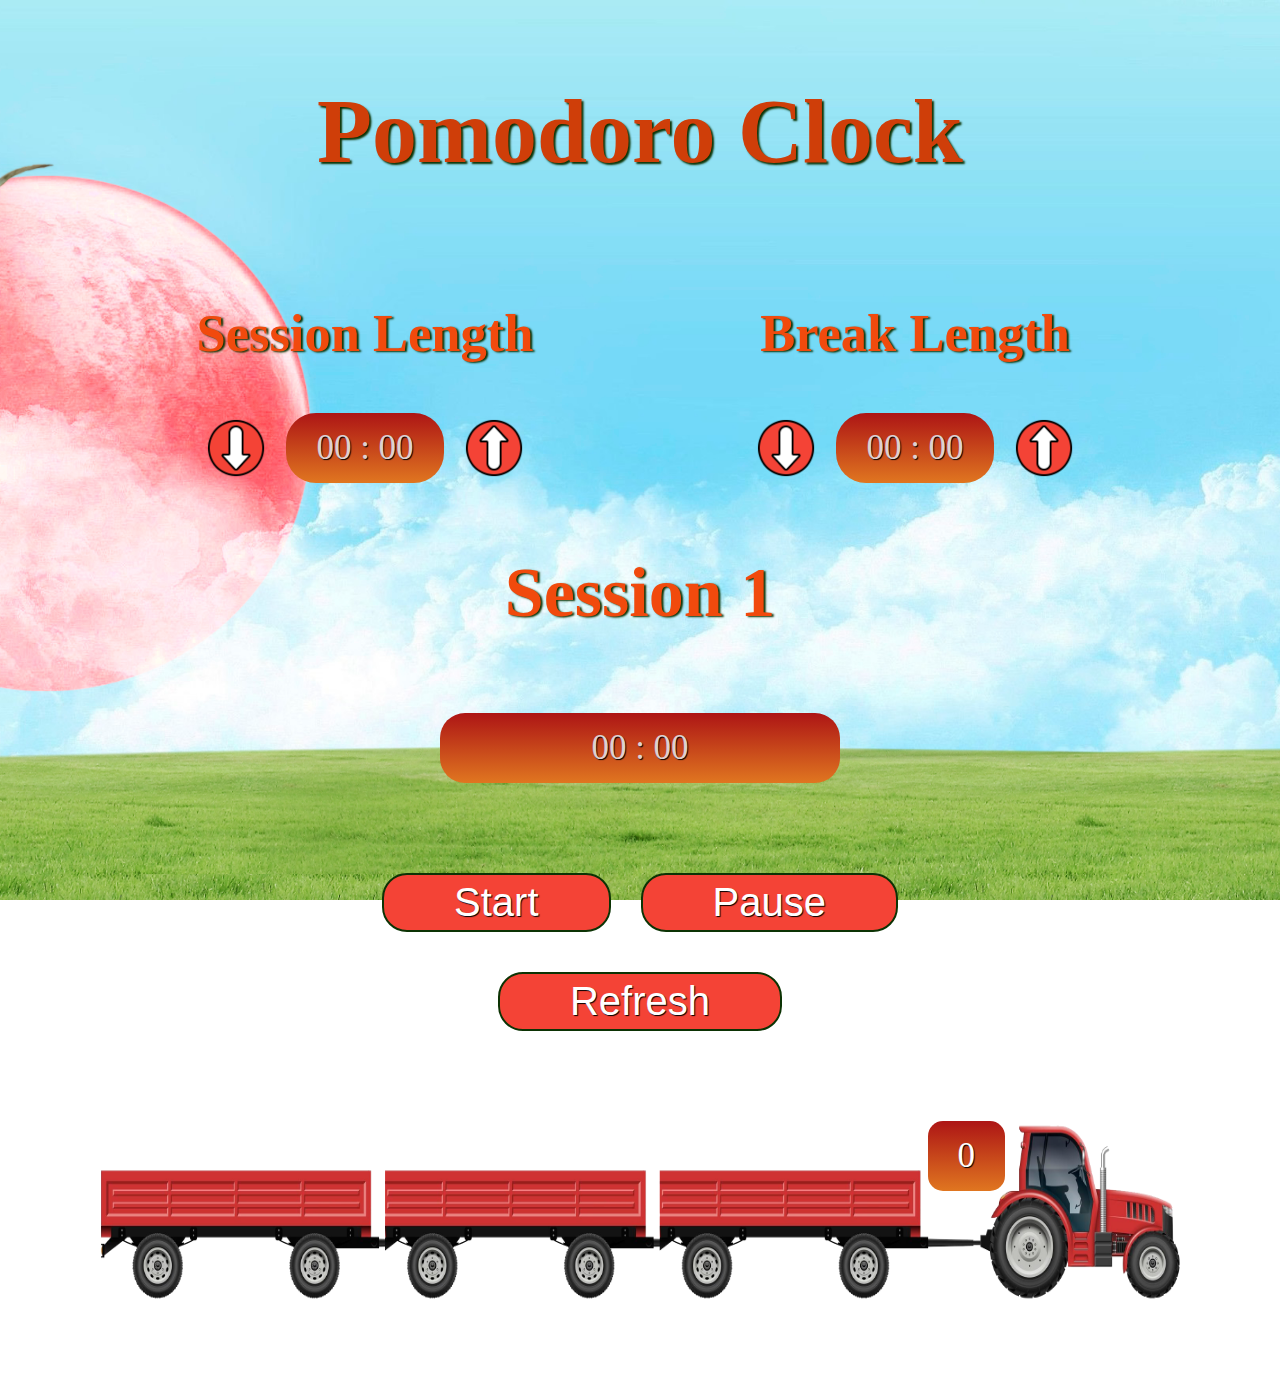
==== index.html @ a85edc54 "Create index.html" ====
<!DOCTYPE html>
<html lang="en">
<head>
    <meta charset="UTF-8">
    <meta http-equiv="X-UA-Compatible" content="IE=edge">
    <meta name="viewport" content="width=device-width, initial-scale=1.0">
    <link rel="stylesheet" href="style.css">
    <link rel="shortcut icon" href="/favicon.ico" type="image/x-icon">
    <title>Pomodoro Clock</title>
</head>
<body>
    <div class="wrapper">
        <h1>Pomodoro Clock</h1>

        <div class="settings">
            <div class="session-conteiner">
                <h2>Session Length</h2>
                <button id="session__down" class="btn__length down"></button>
                <div class="text"> <span class="session__text__minutes">0</span> : 00</div>
                <button id="session__up" class="btn__length up"></button>
            </div>
            <div class="break-conteiner">
                <h2>Break Length</h2>
                <button id="break__down" class="btn__length down"></button>
                <div class="text"> <span class="break__text__minutes">0</span> : 00</div>
                <button id="break__up" class="btn__length up"></button>
            </div>
        </div>

        <div class="timers__wrapper">
            <div class="timer-session">
                <h2 data-session__title></h2>
                <div class="clock">
                    <span class="minutes__session"></span> :
                    <span class="seconds__session"></span>
                </div>
            </div>
            <div class="timer-break">
                <h2 data-Break__title></h2>
                <div class="clock">
                    <span class="minutes__break"></span> :
                    <span class="seconds__break"></span>
                </div>
            </div>
        </div>

        <div class="buttons">
            <button class="start btn">Start</button>
            <button class="pause btn">Pause</button>
            <button class="refresh btn">Refresh</button>
        </div>
        <div class="modal__wrapper">
            <div class="modal__content">
                <div class="modal__text"></div>
                <button class="modal__ok">Ok</button>
            </div>
        </div>

        <div class="pomodoros__container"><div class="circles"></div><img class="pomodoro" src="img/pomodoro1.png"><img class="pomodoro" src="img/pomodoro1.png"><img class="pomodoro" src="img/pomodoro1.png"><img class="pomodoro" src="img/pomodoro1.png"><img class="pomodoro" src="img/pomodoro1.png"><img class="pomodoro" src="img/pomodoro1.png"><img class="pomodoro" src="img/pomodoro1.png"><img class="pomodoro" src="img/pomodoro1.png"><img class="pomodoro" src="img/pomodoro1.png"><img class="pomodoro" src="img/pomodoro1.png"><img class="pomodoro" src="img/pomodoro1.png"><img class="pomodoro" src="img/pomodoro1.png"><img class="pomodoro" src="img/pomodoro1.png"><img class="pomodoro" src="img/pomodoro1.png"><img class="pomodoro" src="img/pomodoro1.png"></div>

</div>



<audio data-start src="/sounds/start.mp3"></audio>
<audio data-stop src="/sounds/stop.mp3"></audio>

<script src="main.js"></script>
</body>
</html>
---- style.css ----
*,
*::before,
*::after {
  -webkit-box-sizing: border-box;
          box-sizing: border-box;
  margin: 0;
  padding: 0;
}

body {
  background-position: center bottom;
  background-repeat: no-repeat;
  background-attachment: fixed;
  background-size: cover;
  color: #ded1d1;
  text-shadow: 1px 1px 1px #000;
  font-size: 35px;
  overflow: hidden;
}

.day {
  background-image: url("img/BG_grass_day.png"), url("img/BG_sky_day.png");
  -webkit-transition: 1s;
  transition: 1s;
}

.night {
  background-image: url("img/BG_grass_night.png"), url("img/BG_sky_night.png");
  -webkit-transition: 1s;
  transition: 1s;
}

.wrapper {
  max-width: 1200px;
  padding: 50px;
  margin: 30px auto;
  text-align: center;
  text-shadow: 1px 1px 1px #000;
}

.wrapper h1 {
  margin-bottom: 70px;
  font-size: 90px;
  color: #cf3e09;
  text-shadow: 2px 2px 2px #0c3304;
}

.settings {
  display: -webkit-box;
  display: -ms-flexbox;
  display: flex;
}

.settings .session-conteiner, .settings .break-conteiner {
  margin-top: 50px;
  display: -webkit-box;
  display: -ms-flexbox;
  display: flex;
  -ms-flex-wrap: wrap;
      flex-wrap: wrap;
  -webkit-box-flex: 1;
      -ms-flex: 1 0 33%;
          flex: 1 0 33%;
  -webkit-box-pack: center;
      -ms-flex-pack: center;
          justify-content: center;
  -webkit-box-align: center;
      -ms-flex-align: center;
          align-items: center;
}

.settings .session-conteiner h2, .settings .break-conteiner h2 {
  -webkit-box-flex: 100%;
      -ms-flex: 100%;
          flex: 100%;
  margin-bottom: 30px;
  color: #f14a0d;
  text-shadow: 2px 1px 2px #0c3304;
}

.settings .session-conteiner .text, .settings .break-conteiner .text {
  padding: 15px 30px;
  margin: 20px;
  border-radius: 30px;
  background: -webkit-gradient(linear, left top, left bottom, from(#ad1515), to(#e07620));
  background: linear-gradient(top, #ad1515, #e07620);
}

.settings .session-conteiner .btn__length, .settings .break-conteiner .btn__length {
  width: 60px;
  height: 60px;
  border: none;
  background: none;
  background-size: cover;
}

.settings .session-conteiner .btn__length.down, .settings .break-conteiner .btn__length.down {
  background-image: url(img/arrow_down.png);
}

.settings .session-conteiner .btn__length.up, .settings .break-conteiner .btn__length.up {
  background-image: url(img/arrow_up.png);
}

.timers__wrapper {
  margin-top: 50px;
}

.timers__wrapper h2 {
  font-size: 70px;
  color: #f14a0d;
  text-shadow: 2px 1px 2px #0c3304;
}

.timers__wrapper .clock {
  margin: 80px auto 0;
  background: yellow;
  max-width: 400px;
  padding: 15px 30px;
  border-radius: 25px;
  background: -webkit-gradient(linear, left top, left bottom, from(#ad1515), to(#e07620));
  background: linear-gradient(top, #ad1515, #e07620);
}

.buttons {
  position: relative;
  margin: 70px auto 0;
  display: -webkit-box;
  display: -ms-flexbox;
  display: flex;
  -webkit-box-pack: center;
      -ms-flex-pack: center;
          justify-content: center;
  -webkit-box-align: center;
      -ms-flex-align: center;
          align-items: center;
  max-width: 600px;
  -ms-flex-wrap: wrap;
      flex-wrap: wrap;
}

.buttons .start, .buttons .pause, .buttons .refresh {
  margin: 20px 15px;
  padding: 5px 70px;
  background: #F44336;
  color: white;
  text-shadow: 1px 1px 1px #000;
  font-size: 40px;
  border: 2px solid #0c3304;
  border-radius: 25px;
}

.modal__wrapper {
  position: fixed;
  top: 0;
  left: 0;
  z-index: 1050;
  width: 100%;
  height: 100%;
  overflow: hidden;
  background-color: rgba(0, 0, 0, 0.5);
  font-size: 55px;
}

.modal__wrapper .modal__content {
  position: relative;
  width: 500px;
  height: 400px;
  margin: 200px auto;
  background: -webkit-gradient(linear, left top, left bottom, from(#a58c0d), to(#ca5c17));
  background: linear-gradient(#a58c0d, #ca5c17);
  border: 1px solid black;
}

.modal__wrapper .modal__text {
  margin-top: 10px;
  max-width: 600px;
  max-height: 400px;
}

.modal__wrapper .modal__ok {
  position: absolute;
  bottom: 10%;
  left: 33%;
  padding: 10px 60px;
  margin-top: 50px;
  background: #93ba5f;
  color: white;
  text-shadow: 1px 1px 1px #000;
  font-size: 25px;
  border: none;
  border-radius: 20px;
  cursor: pointer;
  -webkit-box-shadow: 3px -3px 3px 0px #42705D;
          box-shadow: 3px -3px 3px 0px #42705D;
}

.pomodoros__container {
  position: relative;
  display: -webkit-box;
  display: -ms-flexbox;
  display: flex;
  width: 100%;
  height: 190px;
  margin: 70px auto 0;
  display: flex;
  -ms-flex-wrap: wrap;
      flex-wrap: wrap;
  background-repeat: no-repeat;
  background-size: 100% 100%;
}

.tractor_day {
  background-image: url("img/tractor_day.png");
  -webkit-transition: background 1s;
  transition: background 1s;
}

.tractor_night {
  background-image: url("img/tractor_night.png");
  -webkit-transition: background 1s;
  transition: background 1s;
}

.pomodoro {
  max-height: 50px;
  width: 50px;
}

.pomodoro:nth-child(2) {
  margin-left: 20px;
}

.pomodoro:nth-child(7) {
  margin-left: 30px;
}

.pomodoro:nth-child(12) {
  margin-left: 30px;
}

.circles {
  position: absolute;
  top: 0px;
  right: 185px;
  color: red;
  padding: 15px 30px;
  background: -webkit-gradient(linear, left top, left bottom, from(#ad1515), to(#e07620));
  background: linear-gradient(top, #ad1515, #e07620);
  border-radius: 15px;
  color: #fff;
}

@media (max-width: 1200px) {
  .wrapper {
    padding: calc(20px + (50 - 20) * ((100vw - 320px) / (1200 - 320)));
  }
  .wrapper h1 {
    font-size: calc(35px + (90 - 35) * ((100vw - 320px) / (1200 - 320)));
    margin-bottom: calc(10px + (50 - 10) * ((100vw - 320px) / (1200 - 320)));
  }
  .settings {
    font-size: calc(10px + (35 - 10) * ((100vw - 320px) / (1200 - 320)));
  }
  .wrapper .settings .btn__length {
    max-width: calc(25px + (60 - 25) * ((100vw - 320px) / (1200 - 320)));
    max-height: calc(25px + (60 - 25) * ((100vw - 320px) / (1200 - 320)));
  }
  .settings .session-conteiner .text {
    max-width: calc(60px + (160 - 60) * ((100vw - 320px) / (1200 - 320)));
    font-size: calc(12px + (35 - 12) * ((100vw - 320px) / (1200 - 320)));
    padding: calc(10px + (15 - 10) * ((100vw - 320px) / (1200 - 320))) calc(10px + (30 - 10) * ((100vw - 320px) / (1200 - 320)));
    margin: calc(5px + (30 - 5) * ((100vw - 320px) / (1200 - 320)));
  }
  .settings .break-conteiner .text {
    max-width: calc(60px + (160 - 60) * ((100vw - 320px) / (1200 - 320)));
    font-size: calc(12px + (35 - 12) * ((100vw - 320px) / (1200 - 320)));
    padding: calc(10px + (15 - 10) * ((100vw - 320px) / (1200 - 320))) calc(10px + (30 - 10) * ((100vw - 320px) / (1200 - 320)));
    margin: calc(5px + (30 - 5) * ((100vw - 320px) / (1200 - 320)));
  }
  .timers__wrapper h2 {
    font-size: calc(25px + (70 - 25) * ((100vw - 320px) / (1200 - 320)));
  }
  .timers__wrapper .clock {
    max-width: calc(120px + (400 - 120) * ((100vw - 320px) / (1200 - 320)));
    font-size: calc(16px + (35 - 16) * ((100vw - 320px) / (1200 - 320)));
    margin-top: calc(10px + (80 - 10) * ((100vw - 320px) / (1200 - 320)));
    padding: calc(10px + (15 - 10) * ((100vw - 320px) / (1200 - 320))) calc(10px + (30 - 10) * ((100vw - 320px) / (1200 - 320)));
  }
  .buttons {
    max-width: calc(400px + (600 - 400) * ((100vw - 320px) / (1200 - 320)));
    margin: calc(10px + (100 - 10) * ((100vw - 320px) / (1200 - 320))) auto 0;
  }
  .buttons .btn {
    padding: 5px calc(30px + (70 - 30) * ((100vw - 320px) / (1200 - 320)));
    font-size: calc(15px + (40 - 15) * ((100vw - 320px) / (1200 - 320)));
    margin: calc(5px + (20 - 5) * ((100vw - 320px) / (1200 - 320))) calc(5px + (15 - 5) * ((100vw - 320px) / (1200 - 320)));
  }
  .modal__wrapper .modal__content {
    width: calc(200px + (500 - 200) * ((100vw - 320px) / (1200 - 320)));
    height: calc(150px + (400 - 150) * ((100vw - 320px) / (1200 - 320)));
    margin: calc(50px + (200 - 50) * ((100vw - 320px) / (1200 - 320))) auto;
    font-size: calc(20px + (55 - 20) * ((100vw - 320px) / (1200 - 320)));
  }
  .modal__wrapper .modal__ok {
    padding: calc(3px + (10 - 3) * ((100vw - 320px) / (1200 - 320))) calc(25px + (60 - 25) * ((100vw - 320px) / (1200 - 320)));
    font-size: calc(15px + (25 - 15) * ((100vw - 320px) / (1200 - 320)));
  }
  .pomodoros__container {
    max-width: calc(400px + (1200 - 400) * ((100vw - 320px) / (1200 - 320)));
    height: calc(50px + (190 - 50) * ((100vw - 320px) / (1200 - 320)));
  }
  .pomodoro {
    max-height: calc(13px + (50 - 13) * ((100vw - 320px) / (1200 - 320)));
    width: calc(11px + (50 - 11) * ((100vw - 320px) / (1200 - 320)));
  }
  .pomodoro:nth-child(2) {
    margin-left: calc(10px + (20 - 10) * ((100vw - 320px) / (2560 - 320)));
  }
  .pomodoro:nth-child(7) {
    margin-left: calc(15px + (30 - 15) * ((100vw - 320px) / (2560 - 320)));
  }
  .pomodoro:nth-child(12) {
    margin-left: calc(15px + (30 - 15) * ((100vw - 320px) / (2560 - 320)));
  }
  .circles {
    right: calc(50px + (185 - 50) * ((100vw - 320px) / (1200 - 320)));
    padding: calc(2px + (15 - 2) * ((100vw - 320px) / (1200 - 320))) calc(7px + (30 - 7) * ((100vw - 320px) / (1200 - 320)));
    font-size: calc(12px + (35 - 12) * ((100vw - 320px) / (1200 - 320)));
  }
}

@media (width: 1024px) and (height: 768px) {
  body {
    zoom: 60%;
  }
}

@media (width: 1980px) and (height: 1080px) {
  body {
    zoom: 80%;
  }
}

@media (max-width: 420px) and (max-height: 920px) {
  .pomodoros__container {
    margin-top: 150px;
  }
}

@media (max-width: 380px) and (max-height: 700px) {
  .pomodoros__container {
    margin-top: 50px;
  }
}

.hide {
  display: none;
}

.show {
  display: inline-block;
}
/*# sourceMappingURL=style.css.map */
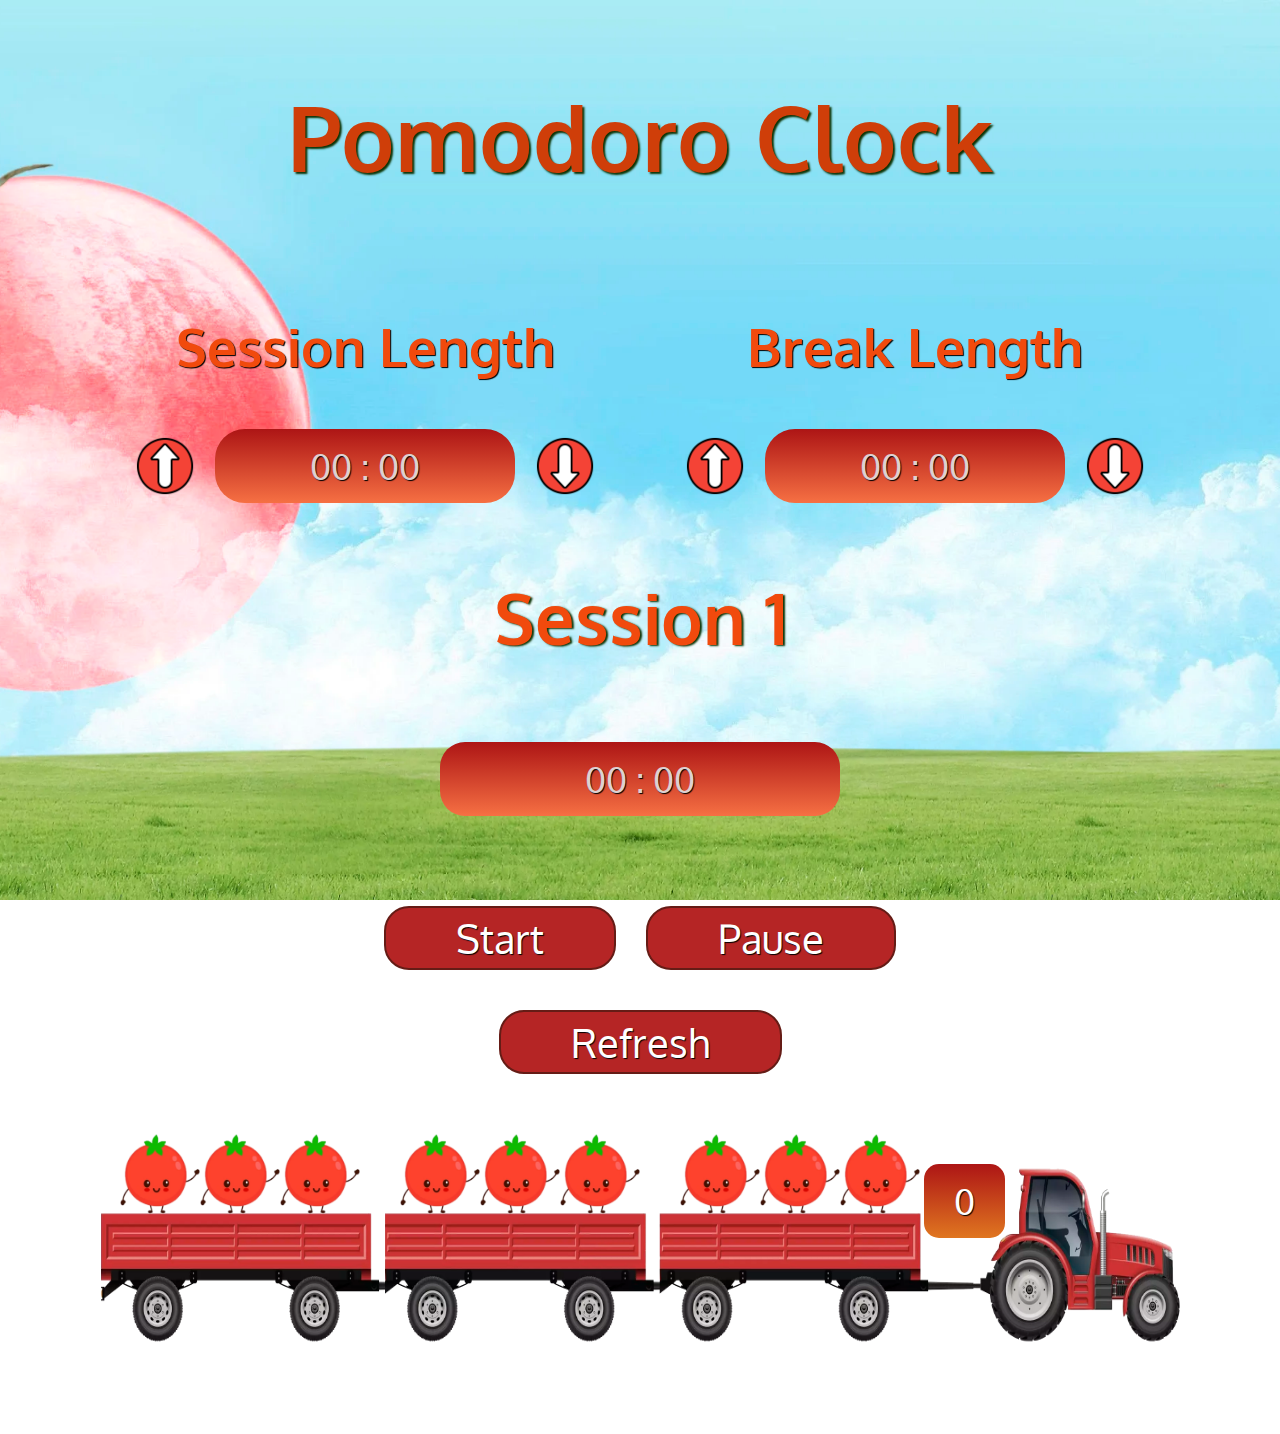
==== commit c596a353: "update" ====
--- a/index.html
+++ b/index.html
@@ -15,15 +15,15 @@
         <div class="settings">
             <div class="session-conteiner">
                 <h2>Session Length</h2>
+                <button id="session__up" class="btn__length up"></button>
+                <div class="text"> <span class="session__text__minutes">0</span> : 00</div>
                 <button id="session__down" class="btn__length down"></button>
-                <div class="text"> <span class="session__text__minutes">0</span> : 00</div>
-                <button id="session__up" class="btn__length up"></button>
             </div>
             <div class="break-conteiner">
                 <h2>Break Length</h2>
+                <button id="break__up" class="btn__length up"></button>
+                <div class="text"> <span class="break__text__minutes">0</span> : 00</div>
                 <button id="break__down" class="btn__length down"></button>
-                <div class="text"> <span class="break__text__minutes">0</span> : 00</div>
-                <button id="break__up" class="btn__length up"></button>
             </div>
         </div>
 
@@ -56,7 +56,7 @@
             </div>
         </div>
 
-        <div class="pomodoros__container"><div class="circles"></div><img class="pomodoro" src="img/pomodoro1.png"><img class="pomodoro" src="img/pomodoro1.png"><img class="pomodoro" src="img/pomodoro1.png"><img class="pomodoro" src="img/pomodoro1.png"><img class="pomodoro" src="img/pomodoro1.png"><img class="pomodoro" src="img/pomodoro1.png"><img class="pomodoro" src="img/pomodoro1.png"><img class="pomodoro" src="img/pomodoro1.png"><img class="pomodoro" src="img/pomodoro1.png"><img class="pomodoro" src="img/pomodoro1.png"><img class="pomodoro" src="img/pomodoro1.png"><img class="pomodoro" src="img/pomodoro1.png"><img class="pomodoro" src="img/pomodoro1.png"><img class="pomodoro" src="img/pomodoro1.png"><img class="pomodoro" src="img/pomodoro1.png"></div>
+        <div class="pomodoros__container"><div class="circles"></div><img class="pomodoro" src="img/pomodoro1.png"><img class="pomodoro" src="img/pomodoro1.png"><img class="pomodoro" src="img/pomodoro1.png"><img class="pomodoro" src="img/pomodoro1.png"><img class="pomodoro" src="img/pomodoro1.png"><img class="pomodoro" src="img/pomodoro1.png"><img class="pomodoro" src="img/pomodoro1.png"><img class="pomodoro" src="img/pomodoro1.png"><img class="pomodoro" src="img/pomodoro1.png"></div>
 
 </div>
 
--- a/style.css
+++ b/style.css
@@ -1,3 +1,4 @@
+@import url("https://fonts.googleapis.com/css2?family=Oxygen:wght@400;700&display=swap");
 *,
 *::before,
 *::after {
@@ -5,6 +6,7 @@
           box-sizing: border-box;
   margin: 0;
   padding: 0;
+  font-family: 'Oxygen', sans-serif;
 }
 
 body {
@@ -15,17 +17,16 @@
   color: #ded1d1;
   text-shadow: 1px 1px 1px #000;
   font-size: 35px;
-  overflow: hidden;
 }
 
 .day {
-  background-image: url("img/BG_grass_day.png"), url("img/BG_sky_day.png");
+  background-image: url("img/BG_grass_day.webp"), url("img/BG_sky_day.webp");
   -webkit-transition: 1s;
   transition: 1s;
 }
 
 .night {
-  background-image: url("img/BG_grass_night.png"), url("img/BG_sky_night.png");
+  background-image: url("img/BG_grass_night.webp"), url("img/BG_sky_night.webp");
   -webkit-transition: 1s;
   transition: 1s;
 }
@@ -75,15 +76,15 @@
           flex: 100%;
   margin-bottom: 30px;
   color: #f14a0d;
-  text-shadow: 2px 1px 2px #0c3304;
 }
 
 .settings .session-conteiner .text, .settings .break-conteiner .text {
-  padding: 15px 30px;
+  width: 300px;
+  padding: 15px 40px;
   margin: 20px;
   border-radius: 30px;
-  background: -webkit-gradient(linear, left top, left bottom, from(#ad1515), to(#e07620));
-  background: linear-gradient(top, #ad1515, #e07620);
+  background: -webkit-gradient(linear, left top, left bottom, from(#ad1515), to(#f67043));
+  background: linear-gradient(top, #ad1515, #f67043);
 }
 
 .settings .session-conteiner .btn__length, .settings .break-conteiner .btn__length {
@@ -118,8 +119,8 @@
   max-width: 400px;
   padding: 15px 30px;
   border-radius: 25px;
-  background: -webkit-gradient(linear, left top, left bottom, from(#ad1515), to(#e07620));
-  background: linear-gradient(top, #ad1515, #e07620);
+  background: -webkit-gradient(linear, left top, left bottom, from(#ad1515), to(#f67043));
+  background: linear-gradient(top, #ad1515, #f67043);
 }
 
 .buttons {
@@ -142,11 +143,11 @@
 .buttons .start, .buttons .pause, .buttons .refresh {
   margin: 20px 15px;
   padding: 5px 70px;
-  background: #F44336;
+  background: #b52525;
   color: white;
   text-shadow: 1px 1px 1px #000;
   font-size: 40px;
-  border: 2px solid #0c3304;
+  border: 2px solid #651c16;
   border-radius: 25px;
 }
 
@@ -211,32 +212,33 @@
 }
 
 .tractor_day {
-  background-image: url("img/tractor_day.png");
+  background-image: url("img/tractor_day.webp");
   -webkit-transition: background 1s;
   transition: background 1s;
 }
 
 .tractor_night {
-  background-image: url("img/tractor_night.png");
+  background-image: url("img/tractor_night.webp");
   -webkit-transition: background 1s;
   transition: background 1s;
 }
 
 .pomodoro {
-  max-height: 50px;
-  width: 50px;
+  max-height: 80px;
+  width: 80px;
+  margin-top: -30px;
 }
 
 .pomodoro:nth-child(2) {
-  margin-left: 20px;
-}
-
-.pomodoro:nth-child(7) {
   margin-left: 30px;
 }
 
-.pomodoro:nth-child(12) {
-  margin-left: 30px;
+.pomodoro:nth-child(5) {
+  margin-left: 40px;
+}
+
+.pomodoro:nth-child(8) {
+  margin-left: 40px;
 }
 
 .circles {
@@ -267,13 +269,13 @@
     max-height: calc(25px + (60 - 25) * ((100vw - 320px) / (1200 - 320)));
   }
   .settings .session-conteiner .text {
-    max-width: calc(60px + (160 - 60) * ((100vw - 320px) / (1200 - 320)));
+    width: calc(70px + (300 - 70) * ((100vw - 320px) / (1200 - 320)));
     font-size: calc(12px + (35 - 12) * ((100vw - 320px) / (1200 - 320)));
-    padding: calc(10px + (15 - 10) * ((100vw - 320px) / (1200 - 320))) calc(10px + (30 - 10) * ((100vw - 320px) / (1200 - 320)));
+    padding: calc(10px + (15 - 10) * ((100vw - 320px) / (1200 - 320))) calc(10px + (40 - 10) * ((100vw - 320px) / (1200 - 320)));
     margin: calc(5px + (30 - 5) * ((100vw - 320px) / (1200 - 320)));
   }
   .settings .break-conteiner .text {
-    max-width: calc(60px + (160 - 60) * ((100vw - 320px) / (1200 - 320)));
+    width: calc(70px + (300 - 70) * ((100vw - 320px) / (1200 - 320)));
     font-size: calc(12px + (35 - 12) * ((100vw - 320px) / (1200 - 320)));
     padding: calc(10px + (15 - 10) * ((100vw - 320px) / (1200 - 320))) calc(10px + (30 - 10) * ((100vw - 320px) / (1200 - 320)));
     margin: calc(5px + (30 - 5) * ((100vw - 320px) / (1200 - 320)));
@@ -311,17 +313,18 @@
     height: calc(50px + (190 - 50) * ((100vw - 320px) / (1200 - 320)));
   }
   .pomodoro {
-    max-height: calc(13px + (50 - 13) * ((100vw - 320px) / (1200 - 320)));
-    width: calc(11px + (50 - 11) * ((100vw - 320px) / (1200 - 320)));
+    height: calc(20px + (80 - 20) * ((100vw - 320px) / (1200 - 320)));
+    width: calc(20px + (80 - 20) * ((100vw - 320px) / (1200 - 320)));
+    margin-top: calc(-5px + (-20 - 5) * ((100vw - 320px) / (1200 - 320)));
   }
   .pomodoro:nth-child(2) {
-    margin-left: calc(10px + (20 - 10) * ((100vw - 320px) / (2560 - 320)));
-  }
-  .pomodoro:nth-child(7) {
-    margin-left: calc(15px + (30 - 15) * ((100vw - 320px) / (2560 - 320)));
-  }
-  .pomodoro:nth-child(12) {
-    margin-left: calc(15px + (30 - 15) * ((100vw - 320px) / (2560 - 320)));
+    margin-left: calc(10px + (30 - 10) * ((100vw - 320px) / (1200 - 320)));
+  }
+  .pomodoro:nth-child(5) {
+    margin-left: calc(10px + (40 - 10) * ((100vw - 320px) / (1200 - 320)));
+  }
+  .pomodoro:nth-child(8) {
+    margin-left: calc(10px + (40 - 10) * ((100vw - 320px) / (1200 - 320)));
   }
   .circles {
     right: calc(50px + (185 - 50) * ((100vw - 320px) / (1200 - 320)));
@@ -334,6 +337,15 @@
   body {
     zoom: 60%;
   }
+  .pomodoro:nth-child(2) {
+    margin-left: calc(10px + (30 - 10) * ((100vw - 320px) / (1200 - 320)));
+  }
+  .pomodoro:nth-child(5) {
+    margin-left: calc(10px + (70 - 10) * ((100vw - 320px) / (1200 - 320)));
+  }
+  .pomodoro:nth-child(8) {
+    margin-left: calc(10px + (70 - 10) * ((100vw - 320px) / (1200 - 320)));
+  }
 }
 
 @media (width: 1980px) and (height: 1080px) {
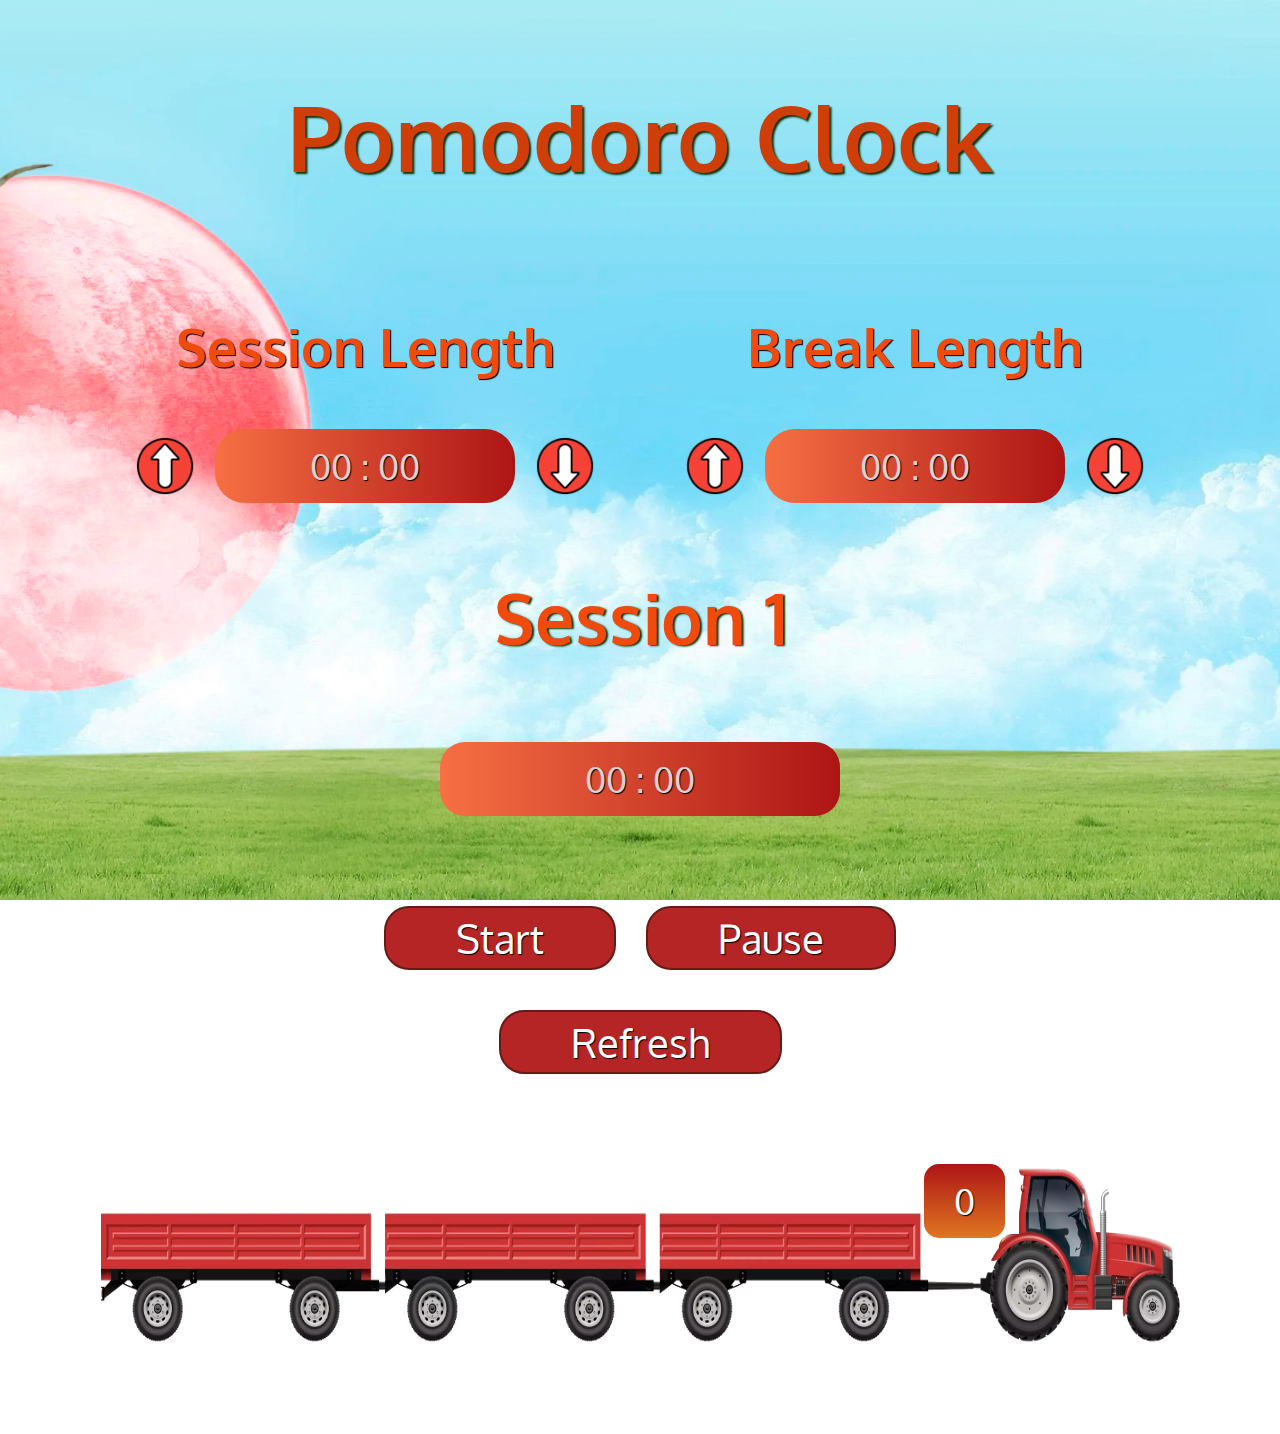
==== commit 048833b2: "Create index.html" ====
--- a/index.html
+++ b/index.html
@@ -56,7 +56,7 @@
             </div>
         </div>
 
-        <div class="pomodoros__container"><div class="circles"></div><img class="pomodoro" src="img/pomodoro1.png"><img class="pomodoro" src="img/pomodoro1.png"><img class="pomodoro" src="img/pomodoro1.png"><img class="pomodoro" src="img/pomodoro1.png"><img class="pomodoro" src="img/pomodoro1.png"><img class="pomodoro" src="img/pomodoro1.png"><img class="pomodoro" src="img/pomodoro1.png"><img class="pomodoro" src="img/pomodoro1.png"><img class="pomodoro" src="img/pomodoro1.png"></div>
+        <div class="pomodoros__container"><div class="circles"></div></div>
 
 </div>
 
--- a/style.css
+++ b/style.css
@@ -17,6 +17,7 @@
   color: #ded1d1;
   text-shadow: 1px 1px 1px #000;
   font-size: 35px;
+  overflow: hidden;
 }
 
 .day {
@@ -83,8 +84,8 @@
   padding: 15px 40px;
   margin: 20px;
   border-radius: 30px;
-  background: -webkit-gradient(linear, left top, left bottom, from(#ad1515), to(#f67043));
-  background: linear-gradient(top, #ad1515, #f67043);
+  background: -webkit-gradient(linear, right top, left top, from(#ad1515), to(#f67043));
+  background: linear-gradient(right, #ad1515, #f67043);
 }
 
 .settings .session-conteiner .btn__length, .settings .break-conteiner .btn__length {
@@ -119,8 +120,8 @@
   max-width: 400px;
   padding: 15px 30px;
   border-radius: 25px;
-  background: -webkit-gradient(linear, left top, left bottom, from(#ad1515), to(#f67043));
-  background: linear-gradient(top, #ad1515, #f67043);
+  background: -webkit-gradient(linear, right top, left top, from(#ad1515), to(#f67043));
+  background: linear-gradient(right, #ad1515, #f67043);
 }
 
 .buttons {
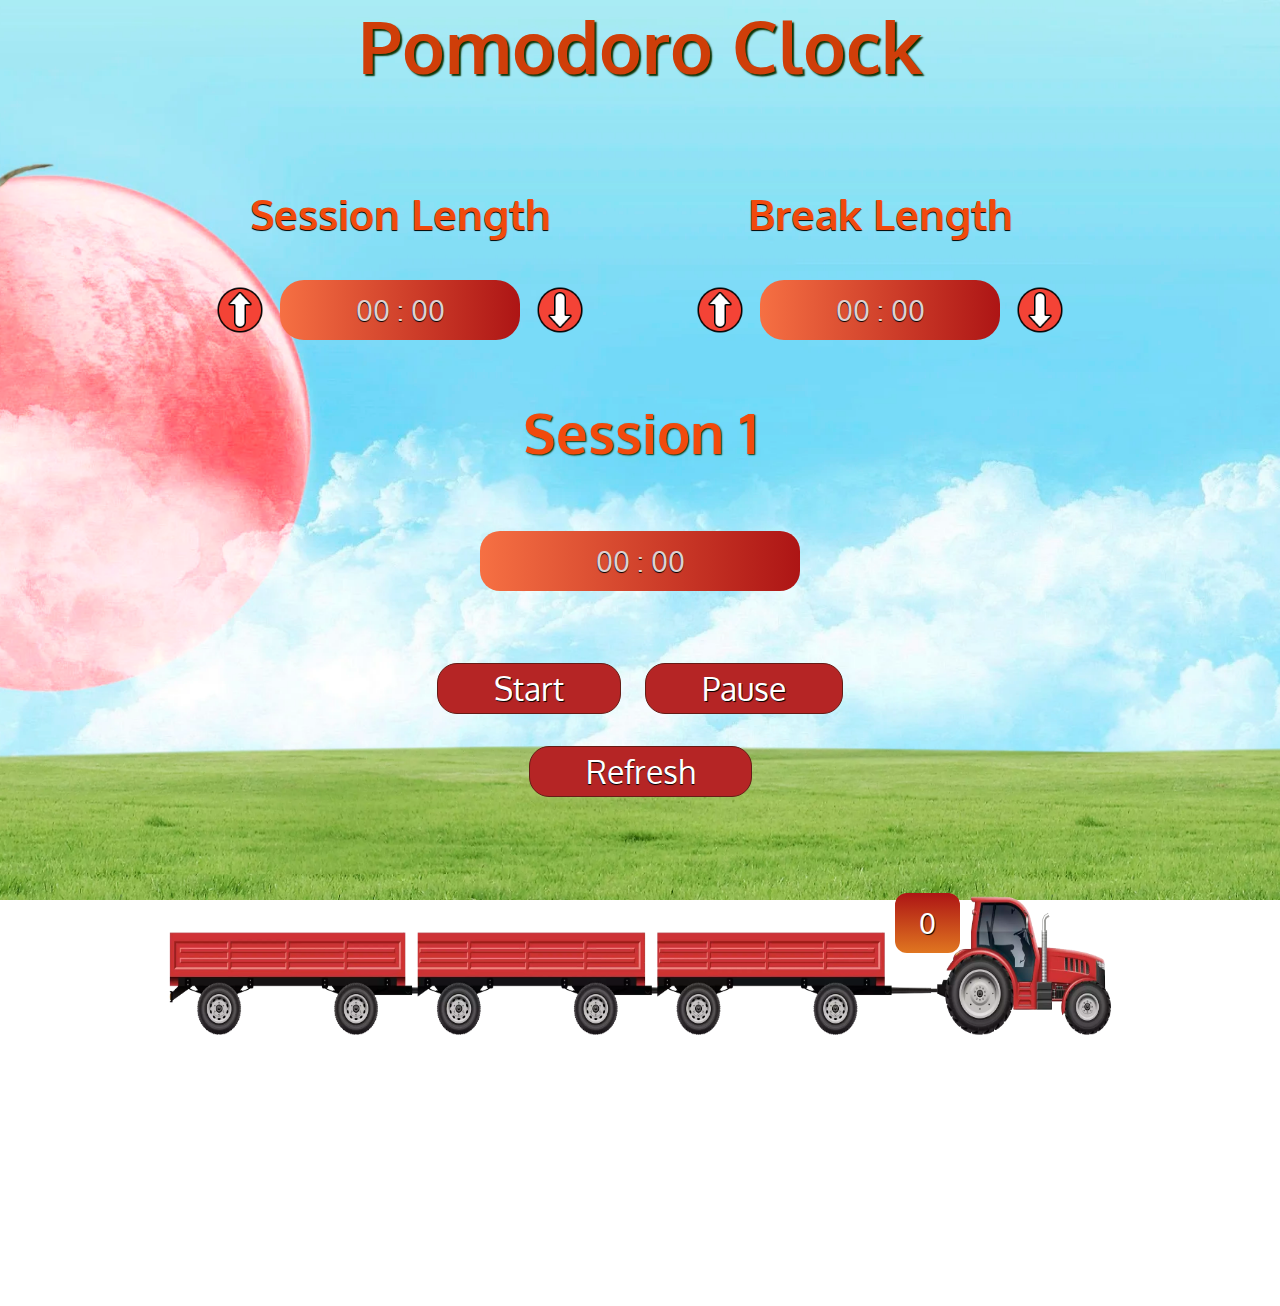
==== commit db95be86: "75% complete" ====
--- a/index.html
+++ b/index.html
@@ -5,6 +5,7 @@
     <meta http-equiv="X-UA-Compatible" content="IE=edge">
     <meta name="viewport" content="width=device-width, initial-scale=1.0">
     <link rel="stylesheet" href="style.css">
+    <link rel="stylesheet" href="adaptive.css">
     <link rel="shortcut icon" href="/favicon.ico" type="image/x-icon">
     <title>Pomodoro Clock</title>
 </head>
--- a/style.css
+++ b/style.css
@@ -10,6 +10,7 @@
 }
 
 body {
+  min-width: 320px;
   background-position: center bottom;
   background-repeat: no-repeat;
   background-attachment: fixed;
@@ -17,7 +18,6 @@
   color: #ded1d1;
   text-shadow: 1px 1px 1px #000;
   font-size: 35px;
-  overflow: hidden;
 }
 
 .day {
@@ -34,8 +34,8 @@
 
 .wrapper {
   max-width: 1200px;
-  padding: 50px;
-  margin: 30px auto;
+  padding: 0 50 50px;
+  margin: 0px auto;
   text-align: center;
   text-shadow: 1px 1px 1px #000;
 }
@@ -84,6 +84,7 @@
   padding: 15px 40px;
   margin: 20px;
   border-radius: 30px;
+  white-space: nowrap;
   background: -webkit-gradient(linear, right top, left top, from(#ad1515), to(#f67043));
   background: linear-gradient(right, #ad1515, #f67043);
 }
@@ -204,7 +205,7 @@
   display: flex;
   width: 100%;
   height: 190px;
-  margin: 70px auto 0;
+  margin: 150px auto 0;
   display: flex;
   -ms-flex-wrap: wrap;
       flex-wrap: wrap;
@@ -245,7 +246,7 @@
 .circles {
   position: absolute;
   top: 0px;
-  right: 185px;
+  right: 200px;
   color: red;
   padding: 15px 30px;
   background: -webkit-gradient(linear, left top, left bottom, from(#ad1515), to(#e07620));
@@ -254,119 +255,6 @@
   color: #fff;
 }
 
-@media (max-width: 1200px) {
-  .wrapper {
-    padding: calc(20px + (50 - 20) * ((100vw - 320px) / (1200 - 320)));
-  }
-  .wrapper h1 {
-    font-size: calc(35px + (90 - 35) * ((100vw - 320px) / (1200 - 320)));
-    margin-bottom: calc(10px + (50 - 10) * ((100vw - 320px) / (1200 - 320)));
-  }
-  .settings {
-    font-size: calc(10px + (35 - 10) * ((100vw - 320px) / (1200 - 320)));
-  }
-  .wrapper .settings .btn__length {
-    max-width: calc(25px + (60 - 25) * ((100vw - 320px) / (1200 - 320)));
-    max-height: calc(25px + (60 - 25) * ((100vw - 320px) / (1200 - 320)));
-  }
-  .settings .session-conteiner .text {
-    width: calc(70px + (300 - 70) * ((100vw - 320px) / (1200 - 320)));
-    font-size: calc(12px + (35 - 12) * ((100vw - 320px) / (1200 - 320)));
-    padding: calc(10px + (15 - 10) * ((100vw - 320px) / (1200 - 320))) calc(10px + (40 - 10) * ((100vw - 320px) / (1200 - 320)));
-    margin: calc(5px + (30 - 5) * ((100vw - 320px) / (1200 - 320)));
-  }
-  .settings .break-conteiner .text {
-    width: calc(70px + (300 - 70) * ((100vw - 320px) / (1200 - 320)));
-    font-size: calc(12px + (35 - 12) * ((100vw - 320px) / (1200 - 320)));
-    padding: calc(10px + (15 - 10) * ((100vw - 320px) / (1200 - 320))) calc(10px + (30 - 10) * ((100vw - 320px) / (1200 - 320)));
-    margin: calc(5px + (30 - 5) * ((100vw - 320px) / (1200 - 320)));
-  }
-  .timers__wrapper h2 {
-    font-size: calc(25px + (70 - 25) * ((100vw - 320px) / (1200 - 320)));
-  }
-  .timers__wrapper .clock {
-    max-width: calc(120px + (400 - 120) * ((100vw - 320px) / (1200 - 320)));
-    font-size: calc(16px + (35 - 16) * ((100vw - 320px) / (1200 - 320)));
-    margin-top: calc(10px + (80 - 10) * ((100vw - 320px) / (1200 - 320)));
-    padding: calc(10px + (15 - 10) * ((100vw - 320px) / (1200 - 320))) calc(10px + (30 - 10) * ((100vw - 320px) / (1200 - 320)));
-  }
-  .buttons {
-    max-width: calc(400px + (600 - 400) * ((100vw - 320px) / (1200 - 320)));
-    margin: calc(10px + (100 - 10) * ((100vw - 320px) / (1200 - 320))) auto 0;
-  }
-  .buttons .btn {
-    padding: 5px calc(30px + (70 - 30) * ((100vw - 320px) / (1200 - 320)));
-    font-size: calc(15px + (40 - 15) * ((100vw - 320px) / (1200 - 320)));
-    margin: calc(5px + (20 - 5) * ((100vw - 320px) / (1200 - 320))) calc(5px + (15 - 5) * ((100vw - 320px) / (1200 - 320)));
-  }
-  .modal__wrapper .modal__content {
-    width: calc(200px + (500 - 200) * ((100vw - 320px) / (1200 - 320)));
-    height: calc(150px + (400 - 150) * ((100vw - 320px) / (1200 - 320)));
-    margin: calc(50px + (200 - 50) * ((100vw - 320px) / (1200 - 320))) auto;
-    font-size: calc(20px + (55 - 20) * ((100vw - 320px) / (1200 - 320)));
-  }
-  .modal__wrapper .modal__ok {
-    padding: calc(3px + (10 - 3) * ((100vw - 320px) / (1200 - 320))) calc(25px + (60 - 25) * ((100vw - 320px) / (1200 - 320)));
-    font-size: calc(15px + (25 - 15) * ((100vw - 320px) / (1200 - 320)));
-  }
-  .pomodoros__container {
-    max-width: calc(400px + (1200 - 400) * ((100vw - 320px) / (1200 - 320)));
-    height: calc(50px + (190 - 50) * ((100vw - 320px) / (1200 - 320)));
-  }
-  .pomodoro {
-    height: calc(20px + (80 - 20) * ((100vw - 320px) / (1200 - 320)));
-    width: calc(20px + (80 - 20) * ((100vw - 320px) / (1200 - 320)));
-    margin-top: calc(-5px + (-20 - 5) * ((100vw - 320px) / (1200 - 320)));
-  }
-  .pomodoro:nth-child(2) {
-    margin-left: calc(10px + (30 - 10) * ((100vw - 320px) / (1200 - 320)));
-  }
-  .pomodoro:nth-child(5) {
-    margin-left: calc(10px + (40 - 10) * ((100vw - 320px) / (1200 - 320)));
-  }
-  .pomodoro:nth-child(8) {
-    margin-left: calc(10px + (40 - 10) * ((100vw - 320px) / (1200 - 320)));
-  }
-  .circles {
-    right: calc(50px + (185 - 50) * ((100vw - 320px) / (1200 - 320)));
-    padding: calc(2px + (15 - 2) * ((100vw - 320px) / (1200 - 320))) calc(7px + (30 - 7) * ((100vw - 320px) / (1200 - 320)));
-    font-size: calc(12px + (35 - 12) * ((100vw - 320px) / (1200 - 320)));
-  }
-}
-
-@media (width: 1024px) and (height: 768px) {
-  body {
-    zoom: 60%;
-  }
-  .pomodoro:nth-child(2) {
-    margin-left: calc(10px + (30 - 10) * ((100vw - 320px) / (1200 - 320)));
-  }
-  .pomodoro:nth-child(5) {
-    margin-left: calc(10px + (70 - 10) * ((100vw - 320px) / (1200 - 320)));
-  }
-  .pomodoro:nth-child(8) {
-    margin-left: calc(10px + (70 - 10) * ((100vw - 320px) / (1200 - 320)));
-  }
-}
-
-@media (width: 1980px) and (height: 1080px) {
-  body {
-    zoom: 80%;
-  }
-}
-
-@media (max-width: 420px) and (max-height: 920px) {
-  .pomodoros__container {
-    margin-top: 150px;
-  }
-}
-
-@media (max-width: 380px) and (max-height: 700px) {
-  .pomodoros__container {
-    margin-top: 50px;
-  }
-}
-
 .hide {
   display: none;
 }
--- a/adaptive.css
+++ b/adaptive.css
@@ -0,0 +1,111 @@
+@media only screen and (max-width: 1990px) {
+
+    body {
+        zoom:80%
+    }
+
+    .pomodoros__container {
+        margin-top: 100px;
+    }
+
+}
+@media only screen and (max-width: 1200px) {
+
+    body {
+        zoom:55%;
+        background-position: 8% 0%;
+    }
+
+}
+
+@media only screen and (max-width:992px) {
+
+    .wrapper h1  {
+        margin-top: 80px;
+    }
+
+    .settings {
+        margin-top: 100px;
+    }
+
+    .timers__wrapper {
+        margin-top: 150px;
+    }
+
+    .buttons {
+        margin-top: 150px;
+    }
+
+    .pomodoros__container {
+        margin-top: 350px;
+    }
+
+    .circles {
+        right: 205px;
+    }
+}
+
+@media only screen and (max-width:768px) {
+
+
+}
+
+@media only screen and (max-width:480px) {
+
+    body {
+        zoom:40%;
+        background-position: 8% 0%;
+    }
+
+    .wrapper h1  {
+        margin-top: 150px;
+    }
+    .settings {
+        flex-wrap: wrap;
+        width: 700px;
+        margin: 0 auto;
+        zoom: 120%;
+        font-size: 25px;
+
+    }
+
+    .settings .session-conteiner, .settings .break-conteiner {
+        display: flex;
+        flex-wrap: wrap;
+        width: 700px;
+        flex-wrap: inherit;
+        flex:0 1 auto;
+    }
+
+    .timers__wrapper h2 {
+        margin-top: 130px;
+        font-size: 80px;
+    }
+    .settings .session-conteiner h2, .settings .break-conteiner h2 {
+        margin: 0;
+    }
+    .settings .session-conteiner .text, .settings .break-conteiner .text {
+        width: 300px;
+    }
+
+    .buttons {
+        margin-top: 150px;
+    }
+
+    .pomodoros__container {
+        margin-top: 150px;
+    }
+
+    .circles {
+        right: 160px;
+    }
+
+    .settings .session-conteiner .btn__length, .settings .break-conteiner .btn__length {
+        width: 120px;
+        height: 120px;
+    }
+}
+
+@media only screen and (max-width:320px) {
+
+}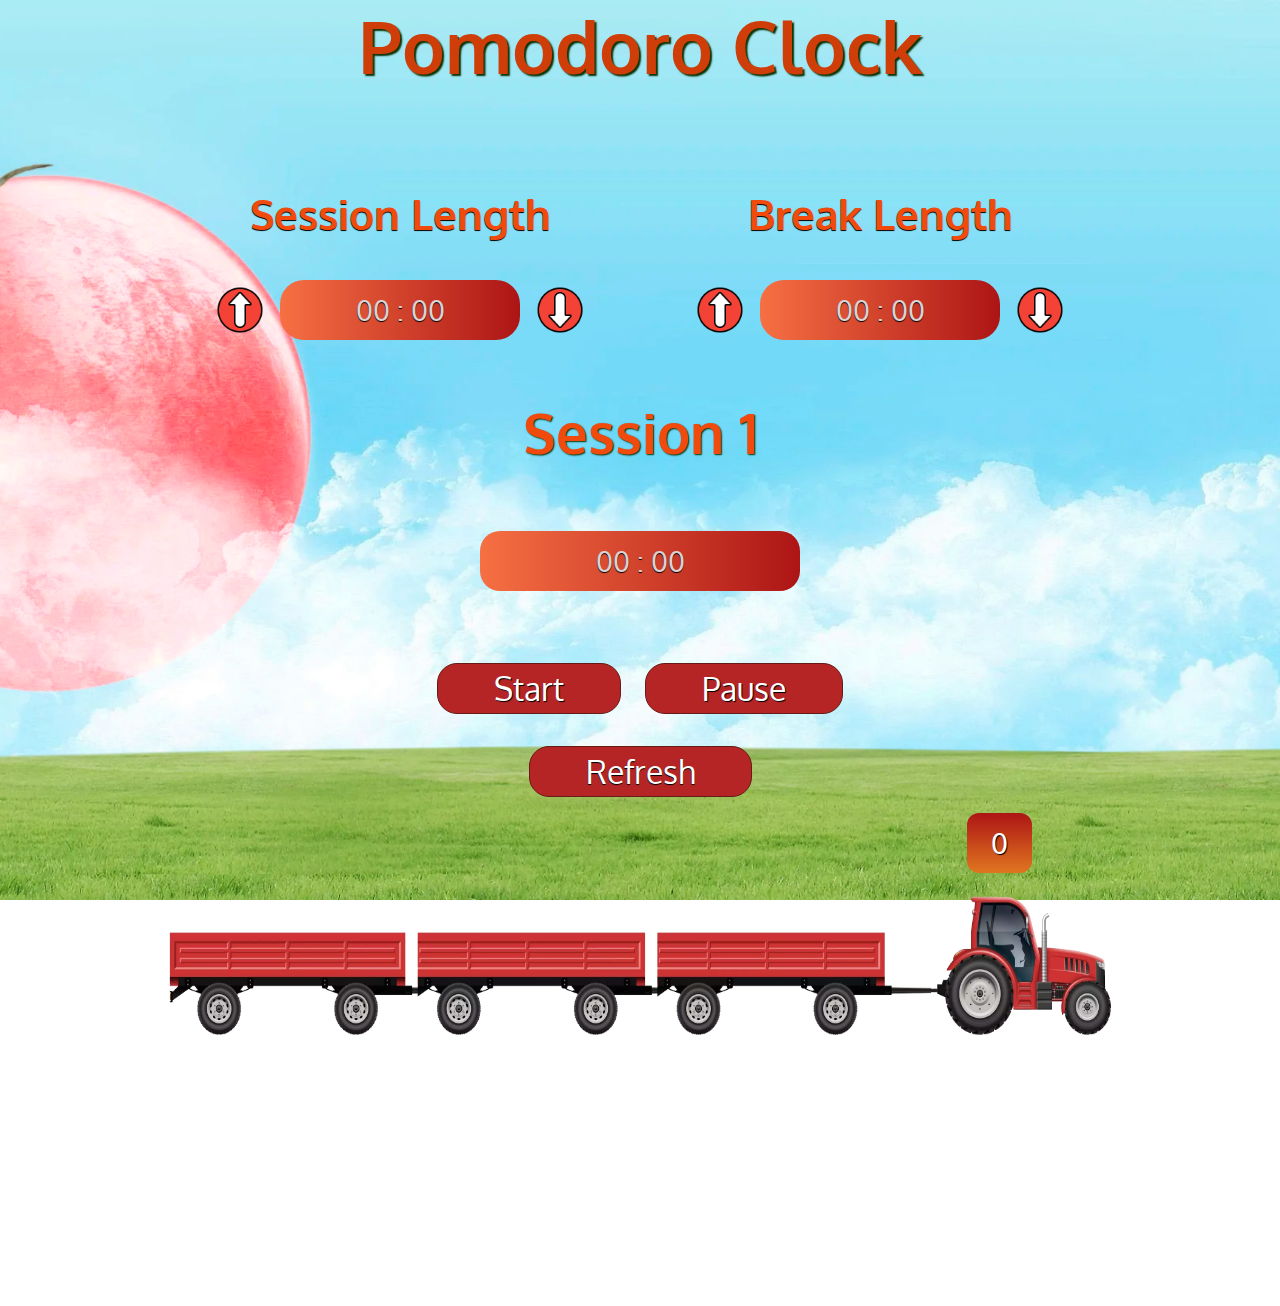
==== commit 8fd5cfa1: "75%" ====
--- a/index.html
+++ b/index.html
@@ -58,7 +58,7 @@
         </div>
 
         <div class="pomodoros__container"><div class="circles"></div></div>
-
+        <!-- <img class='pomodoro' src="img/pomodoro1.png" alt=""> -->
 </div>
 
 
--- a/style.css
+++ b/style.css
@@ -10,6 +10,7 @@
 }
 
 body {
+  height: 100vh;
   min-width: 320px;
   background-position: center bottom;
   background-repeat: no-repeat;
@@ -153,6 +154,18 @@
   border-radius: 25px;
 }
 
+.buttons .push_start {
+  background: #1ade5e;
+  -webkit-transition: 0.3s;
+  transition: 0.3s;
+}
+
+.buttons .push_pause {
+  background: #e4cc48;
+  -webkit-transition: 0.3s;
+  transition: 0.3s;
+}
+
 .modal__wrapper {
   position: fixed;
   top: 0;
@@ -232,21 +245,21 @@
 }
 
 .pomodoro:nth-child(2) {
-  margin-left: 30px;
+  margin-left: 40px;
 }
 
 .pomodoro:nth-child(5) {
-  margin-left: 40px;
+  margin-left: 60px;
 }
 
 .pomodoro:nth-child(8) {
-  margin-left: 40px;
+  margin-left: 60px;
 }
 
 .circles {
   position: absolute;
-  top: 0px;
-  right: 200px;
+  top: -100px;
+  right: 110px;
   color: red;
   padding: 15px 30px;
   background: -webkit-gradient(linear, left top, left bottom, from(#ad1515), to(#e07620));
--- a/adaptive.css
+++ b/adaptive.css
@@ -45,9 +45,34 @@
     }
 }
 
-@media only screen and (max-width:768px) {
+@media only screen and (max-width:660px) {
+   
+    .pomodoros__container {
+        height: 150px;
+    }
+    
+    .pomodoro {
+        height: calc(40px + (80 - 40) * ((100vw - 320px) / (660 - 320)));
+        width: calc(40px + (80 - 40) * ((100vw - 320px) / (660 - 320)));
+        margin-top: calc(-12px + (-15 - 12) * ((100vw - 320px) / (660 - 320)));
+       
+    }
+    
+        .pomodoro:nth-child(2) {
+            margin-left: calc(20px + (40 - 20) * ((100vw - 320px) / (660 - 320)));
+        }
+        
+        .pomodoro:nth-child(5) {
+            margin-left: calc(20px + (60 - 20) * ((100vw - 320px) / (660 - 320)));
+        }
+        
+        .pomodoro:nth-child(8) {
+            margin-left: calc(20px + (60 - 20) * ((100vw - 320px) / (660 - 320)));
+        }
 
-
+        .circles {
+            right: 70px;
+        }
 }
 
 @media only screen and (max-width:480px) {
@@ -92,12 +117,39 @@
         margin-top: 150px;
     }
 
+
     .pomodoros__container {
+        height: 150px;
         margin-top: 150px;
     }
 
+    /* .pomodoro {
+        max-height: 70px;
+        width: 70px;
+        margin-top: -30px;
+    } */
+    
+    .pomodoro {
+        height: calc(60px + (80 - 60) * ((100vw - 320px) / (480 - 320)));
+        width: calc(60px + (80 - 60) * ((100vw - 320px) / (480 - 320)));
+        margin-top: calc(-20px + (-1 - 20) * ((100vw - 320px) / (480 - 320)));
+       
+    }
+    
+        .pomodoro:nth-child(2) {
+            margin-left: calc(20px + (40 - 20) * ((100vw - 320px) / (480 - 320)));
+        }
+        
+        .pomodoro:nth-child(5) {
+            margin-left: calc(20px + (60 - 20) * ((100vw - 320px) / (480 - 320)));
+        }
+        
+        .pomodoro:nth-child(8) {
+            margin-left: calc(20px + (60 - 20) * ((100vw - 320px) / (480 - 320)));
+        }
+
     .circles {
-        right: 160px;
+        right: 80px;
     }
 
     .settings .session-conteiner .btn__length, .settings .break-conteiner .btn__length {
